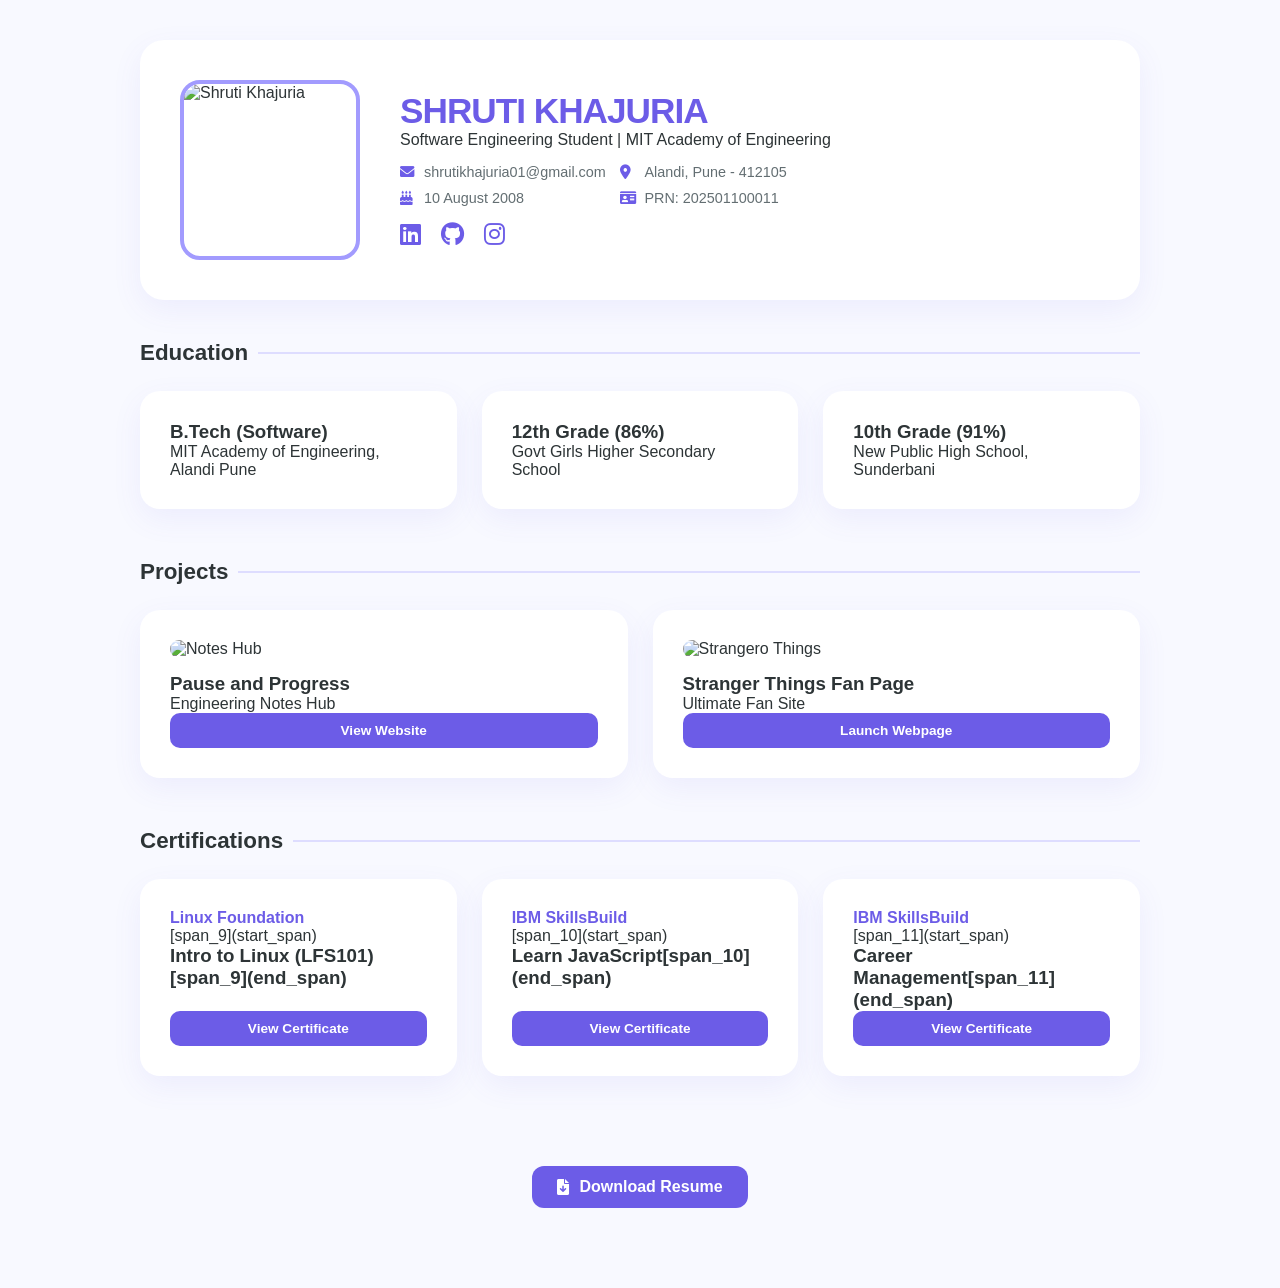
==== index.html @ 9b465ca7 "Create index.html" ====
<!DOCTYPE html>
<html lang="en">
<head>
    <meta charset="UTF-8">
    <meta name="viewport" content="width=device-width, initial-scale=1.0">
    <title>Shruti Khajuria | Portfolio</title>
    <link rel="stylesheet" href="https://cdnjs.cloudflare.com/ajax/libs/font-awesome/6.0.0/css/all.min.css">
    <style>
        :root {
            --bg-color: #f8f9ff;
            --sidebar-color: #ffffff;
            --accent-color: #6c5ce7;
            --secondary-accent: #a29bfe;
            --text-main: #2d3436;
            --text-muted: #636e72;
            --card-shadow: 0 10px 30px rgba(108, 92, 231, 0.08);
        }

        * { margin: 0; padding: 0; box-sizing: border-box; font-family: 'Inter', 'Segoe UI', sans-serif; }
        body { background-color: var(--bg-color); color: var(--text-main); display: flex; flex-direction: column; align-items: center; }

        .header-container {
            width: 100%; max-width: 1000px; background: var(--sidebar-color);
            margin-top: 40px; padding: 40px; border-radius: 24px;
            display: flex; align-items: center; gap: 40px; box-shadow: var(--card-shadow);
        }

        .profile-img { width: 180px; height: 180px; border-radius: 20px; object-fit: cover; border: 4px solid var(--secondary-accent); }
        .header-details h1 { font-size: 2.2rem; color: var(--accent-color); letter-spacing: -1px; }
        
        .quick-info { display: grid; grid-template-columns: 1fr 1fr; gap: 10px; font-size: 0.9rem; margin-top: 15px; }
        .quick-info span { display: flex; align-items: center; gap: 8px; color: var(--text-muted); }
        .quick-info i { color: var(--accent-color); width: 16px; }

        .social-header { margin-top: 15px; display: flex; gap: 20px; }
        .social-header a { font-size: 1.5rem; color: var(--accent-color); transition: 0.3s; }
        .social-header a:hover { opacity: 0.7; transform: translateY(-3px); }

        .main-content { width: 100%; max-width: 1000px; padding: 40px 0; }
        .section-title { font-size: 1.4rem; margin-bottom: 25px; display: flex; align-items: center; gap: 10px; }
        .section-title::after { content: ""; height: 2px; flex: 1; background: var(--secondary-accent); opacity: 0.3; }

        .grid { display: grid; grid-template-columns: repeat(auto-fit, minmax(300px, 1fr)); gap: 25px; margin-bottom: 50px; }
        .card { background: var(--sidebar-color); padding: 30px; border-radius: 20px; box-shadow: var(--card-shadow); transition: 0.3s; display: flex; flex-direction: column; }
        .card:hover { transform: translateY(-5px); border: 1px solid var(--secondary-accent); }

        .btn-link { 
            margin-top: auto; padding: 10px; background: var(--accent-color); color: white; 
            text-align: center; border-radius: 10px; text-decoration: none; font-size: 0.85rem; font-weight: 600;
        }

        .action-bar { display: flex; justify-content: center; padding: 40px; }
        .btn-resume { background: var(--accent-color); color: white; padding: 12px 25px; border-radius: 12px; text-decoration: none; font-weight: 600; display: flex; align-items: center; gap: 10px; }
    </style>
</head>
<body>

    <div class="header-container">
        <img src="profile.jpg" alt="Shruti Khajuria" class="profile-img">
        <div class="header-details">
            <h1>SHRUTI KHAJURIA</h1>
            <p>Software Engineering Student | MIT Academy of Engineering</p>
            <div class="quick-info">
                <span><i class="fas fa-envelope"></i> shrutikhajuria01@gmail.com</span>
                <span><i class="fas fa-location-dot"></i> Alandi, Pune - 412105</span>
                <span><i class="fas fa-cake-candles"></i> 10 August 2008</span>
                <span><i class="fas fa-id-card"></i> PRN: 202501100011</span>
            </div>
            <div class="social-header">
                <a href="#"><i class="fab fa-linkedin"></i></a>
                <a href="#"><i class="fab fa-github"></i></a>
                <a href="#"><i class="fab fa-instagram"></i></a>
            </div>
        </div>
    </div>

    <div class="main-content">
        <section>
            <h2 class="section-title">Education</h2>
            <div class="grid">
                <div class="card">
                    <h3>B.Tech (Software)</h3>
                    <p>MIT Academy of Engineering, Alandi Pune</p>
                </div>
                <div class="card">
                    <h3>12th Grade (86%)</h3>
                    <p>Govt Girls Higher Secondary School</p>
                </div>
                <div class="card">
                    <h3>10th Grade (91%)</h3>
                    <p>New Public High School, Sunderbani</p>
                </div>
            </div>
        </section>

        <section>
            <h2 class="section-title">Projects</h2>
            <div class="grid">
                <div class="card">
                    <img src="notes-project.jpg" alt="Notes Hub" style="width:100%; border-radius:10px; margin-bottom:15px;">
                    <h3>Pause and Progress</h3>
                    <p>Engineering Notes Hub</p>
                    <a href="Engineering Notes Hub.html" class="btn-link" target="_blank">View Website</a>
                </div>
                <div class="card">
                    <img src="stranger-things.jpg" alt="Strangero Things" style="width:100%; border-radius:10px; margin-bottom:15px;">
                    <h3>Stranger Things Fan Page</h3>
                    <p>Ultimate Fan Site</p>
                    <a href="strangerThingsproject" class="btn-link" target="_blank">Launch Webpage</a>
                </div>
            </div>
        </section>

        <section>
            <h2 class="section-title">Certifications</h2>
            <div class="grid">
                <div class="card">
                    <p style="font-weight:bold; color:var(--accent-color);">Linux Foundation</p>
                    [span_9](start_span)<h3>Intro to Linux (LFS101)[span_9](end_span)</h3>
                    <a href="cert-linux.jpg" class="btn-link" target="_blank">View Certificate</a>
                </div>
                <div class="card">
                    <p style="font-weight:bold; color:var(--accent-color);">IBM SkillsBuild</p>
                    [span_10](start_span)<h3>Learn JavaScript[span_10](end_span)</h3>
                    <a href="cert-javascript.jpg" class="btn-link" target="_blank">View Certificate</a>
                </div>
                <div class="card">
                    <p style="font-weight:bold; color:var(--accent-color);">IBM SkillsBuild</p>
                    [span_11](start_span)<h3>Career Management[span_11](end_span)</h3>
                    <a href="cert-career.jpg" class="btn-link" target="_blank">View Certificate</a>
                </div>
            </div>
        </section>

        <div class="action-bar">
            <a href="Shruti_Resume.pdf" class="btn-resume" download>
                <i class="fas fa-file-arrow-down"></i> Download Resume
            </a>
        </div>
    </div>
</body>
</html>
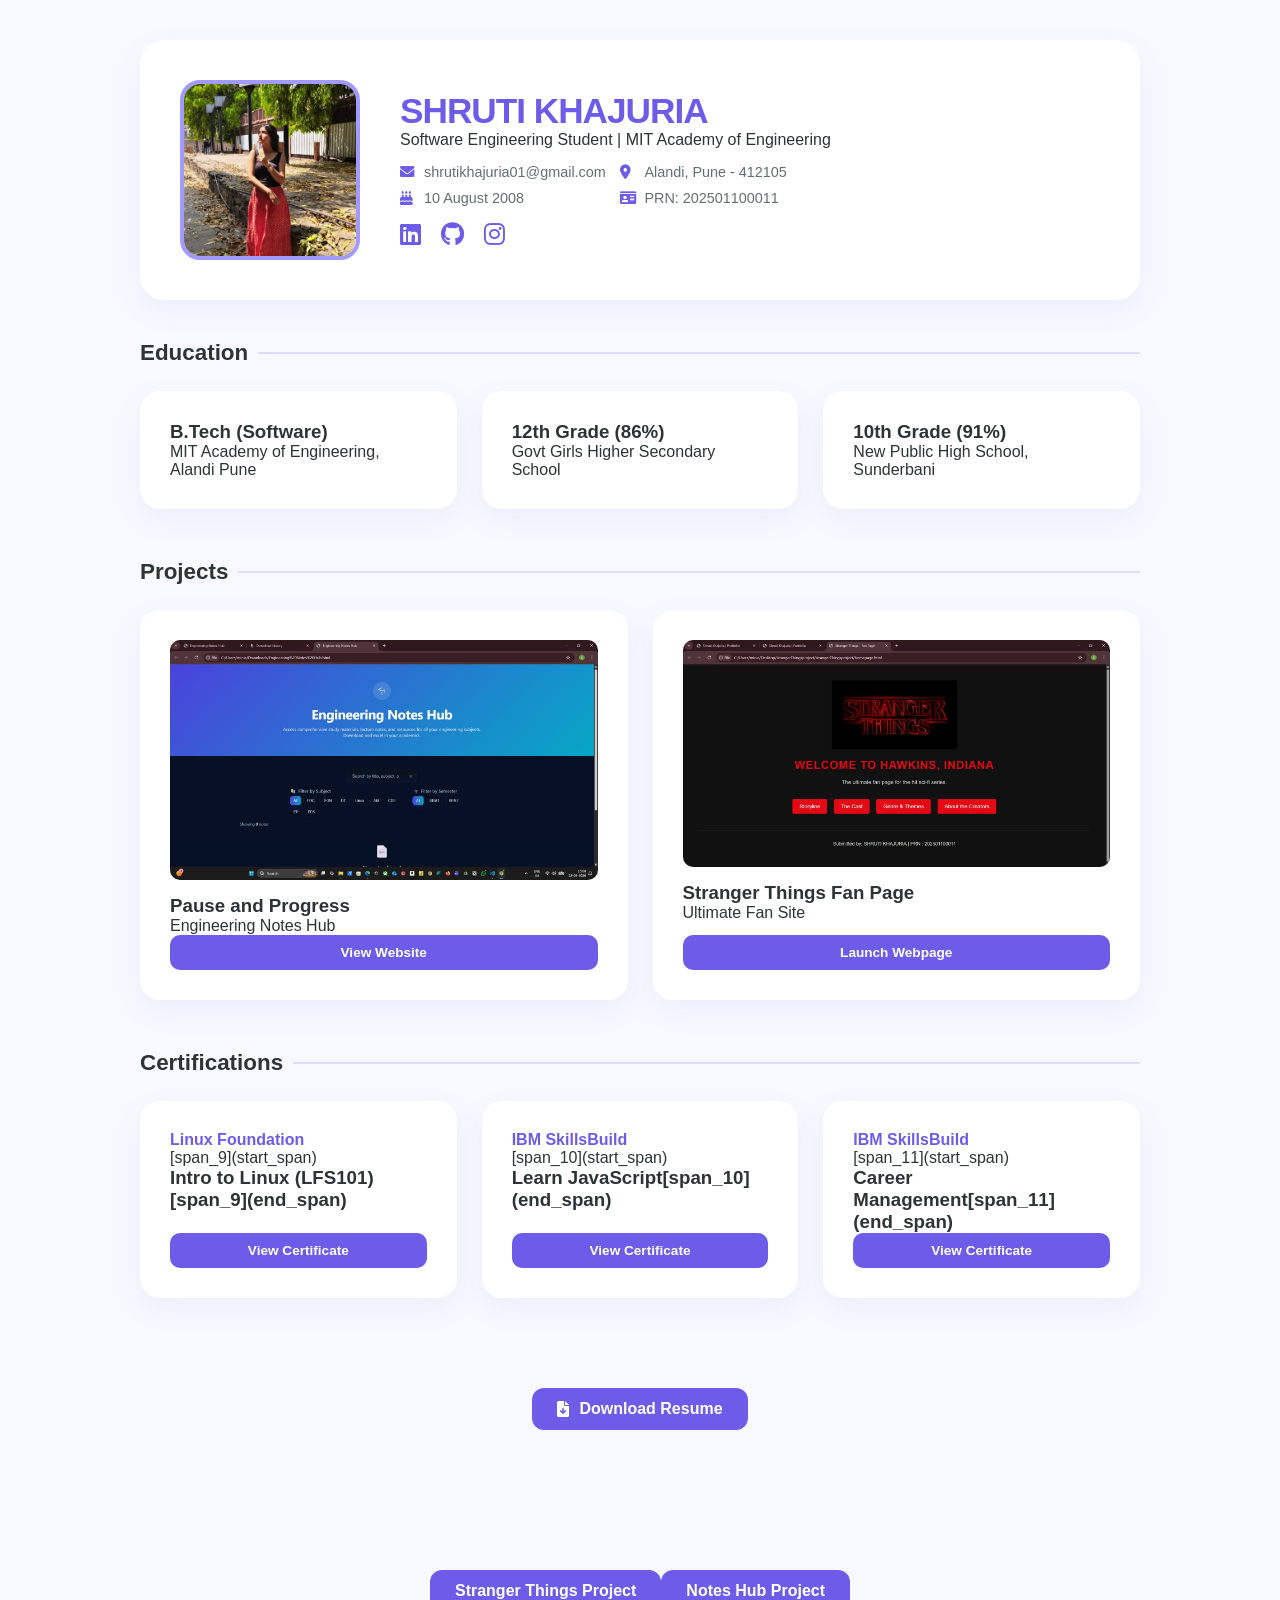
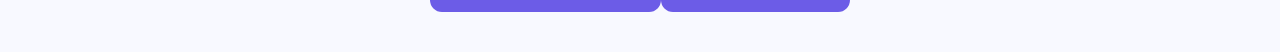
==== commit 181749ca: "Update index.html" ====
--- a/index.html
+++ b/index.html
@@ -138,5 +138,9 @@
             </a>
         </div>
     </div>
+    <div class="action-bar" style="margin-top: 20px;">
+    <a href="./strangerThingsproject/homepage.html" class="btn-resume">Stranger Things Project</a>
+    <a href="./Engineering Notes Hub.html" class="btn-resume">Notes Hub Project</a>
+</div>
 </body>
 </html>
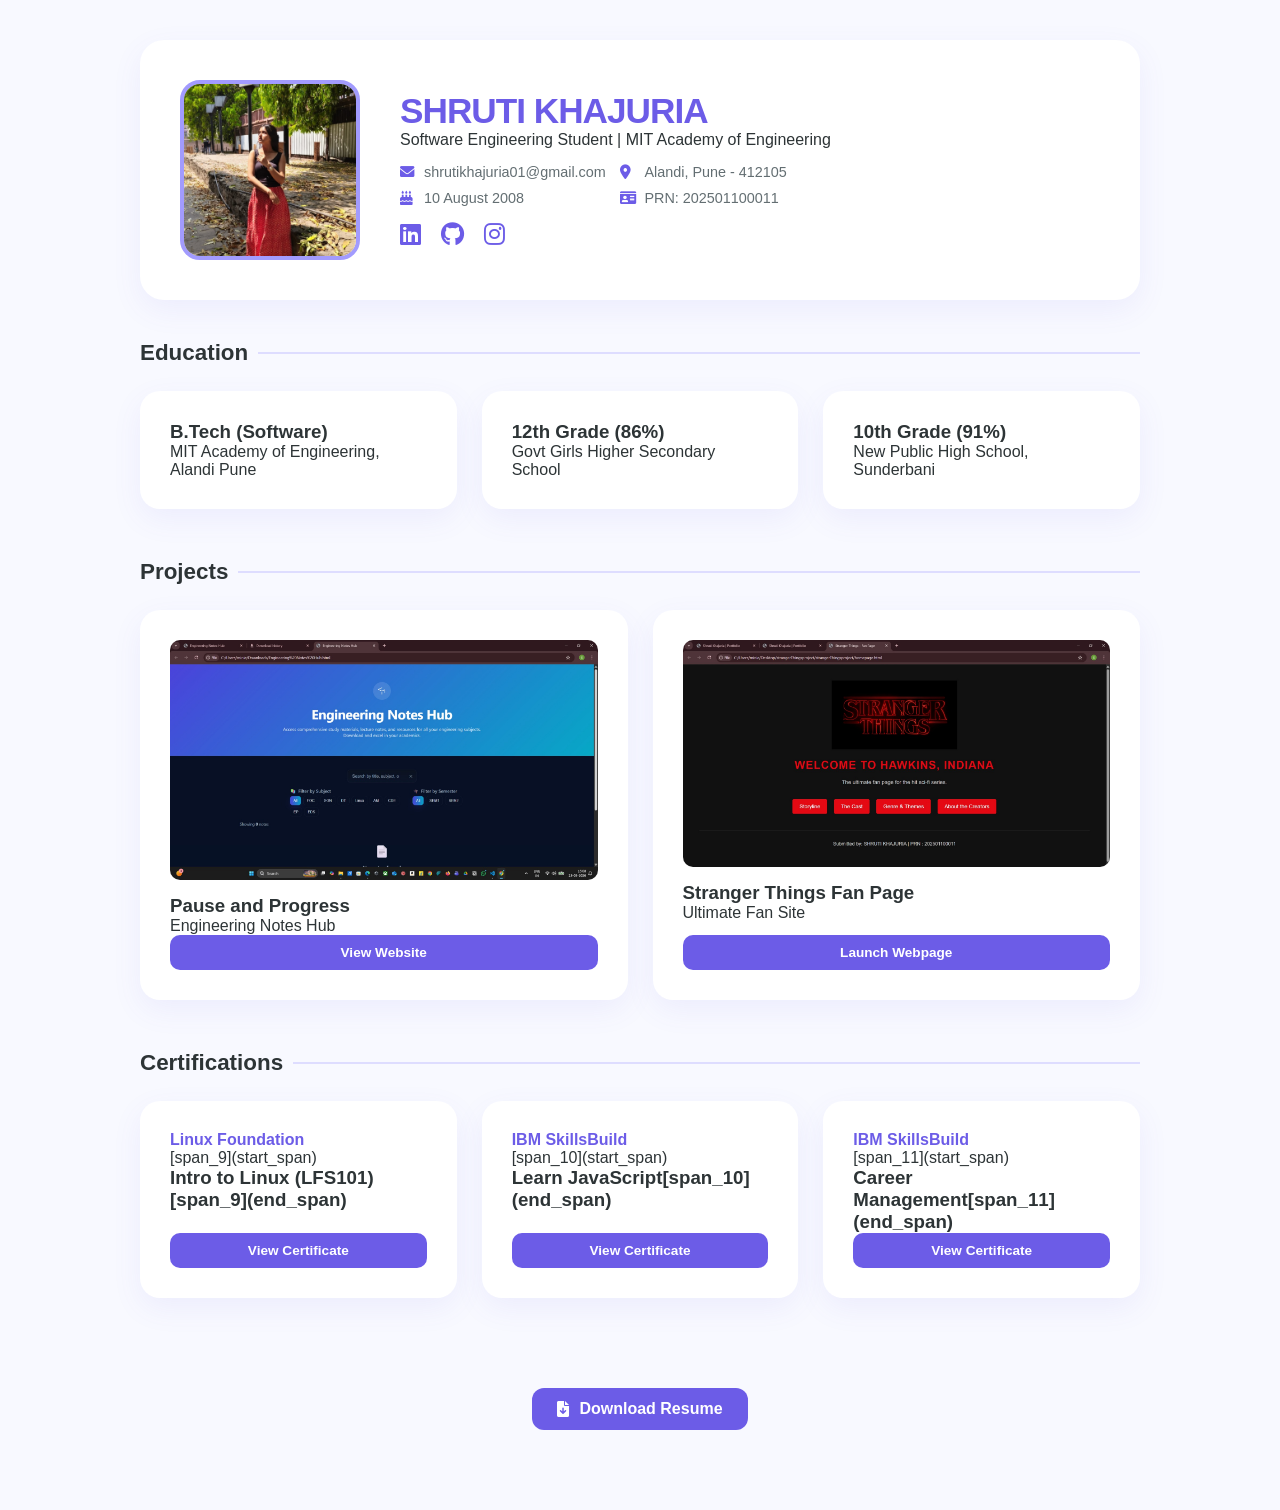
==== commit 0a4bcaa8: "Update index.html" ====
--- a/index.html
+++ b/index.html
@@ -106,7 +106,8 @@
                     <img src="stranger-things.jpg" alt="Strangero Things" style="width:100%; border-radius:10px; margin-bottom:15px;">
                     <h3>Stranger Things Fan Page</h3>
                     <p>Ultimate Fan Site</p>
-                    <a href="strangerThingsproject" class="btn-link" target="_blank">Launch Webpage</a>
+                    <a href="./strangerThingsproject/homepage.html" class="btn-link">Launch Webpage</a>
+                    
                 </div>
             </div>
         </section>
@@ -138,9 +139,6 @@
             </a>
         </div>
     </div>
-    <div class="action-bar" style="margin-top: 20px;">
-    <a href="./strangerThingsproject/homepage.html" class="btn-resume">Stranger Things Project</a>
-    <a href="./Engineering Notes Hub.html" class="btn-resume">Notes Hub Project</a>
-</div>
+  
 </body>
 </html>
